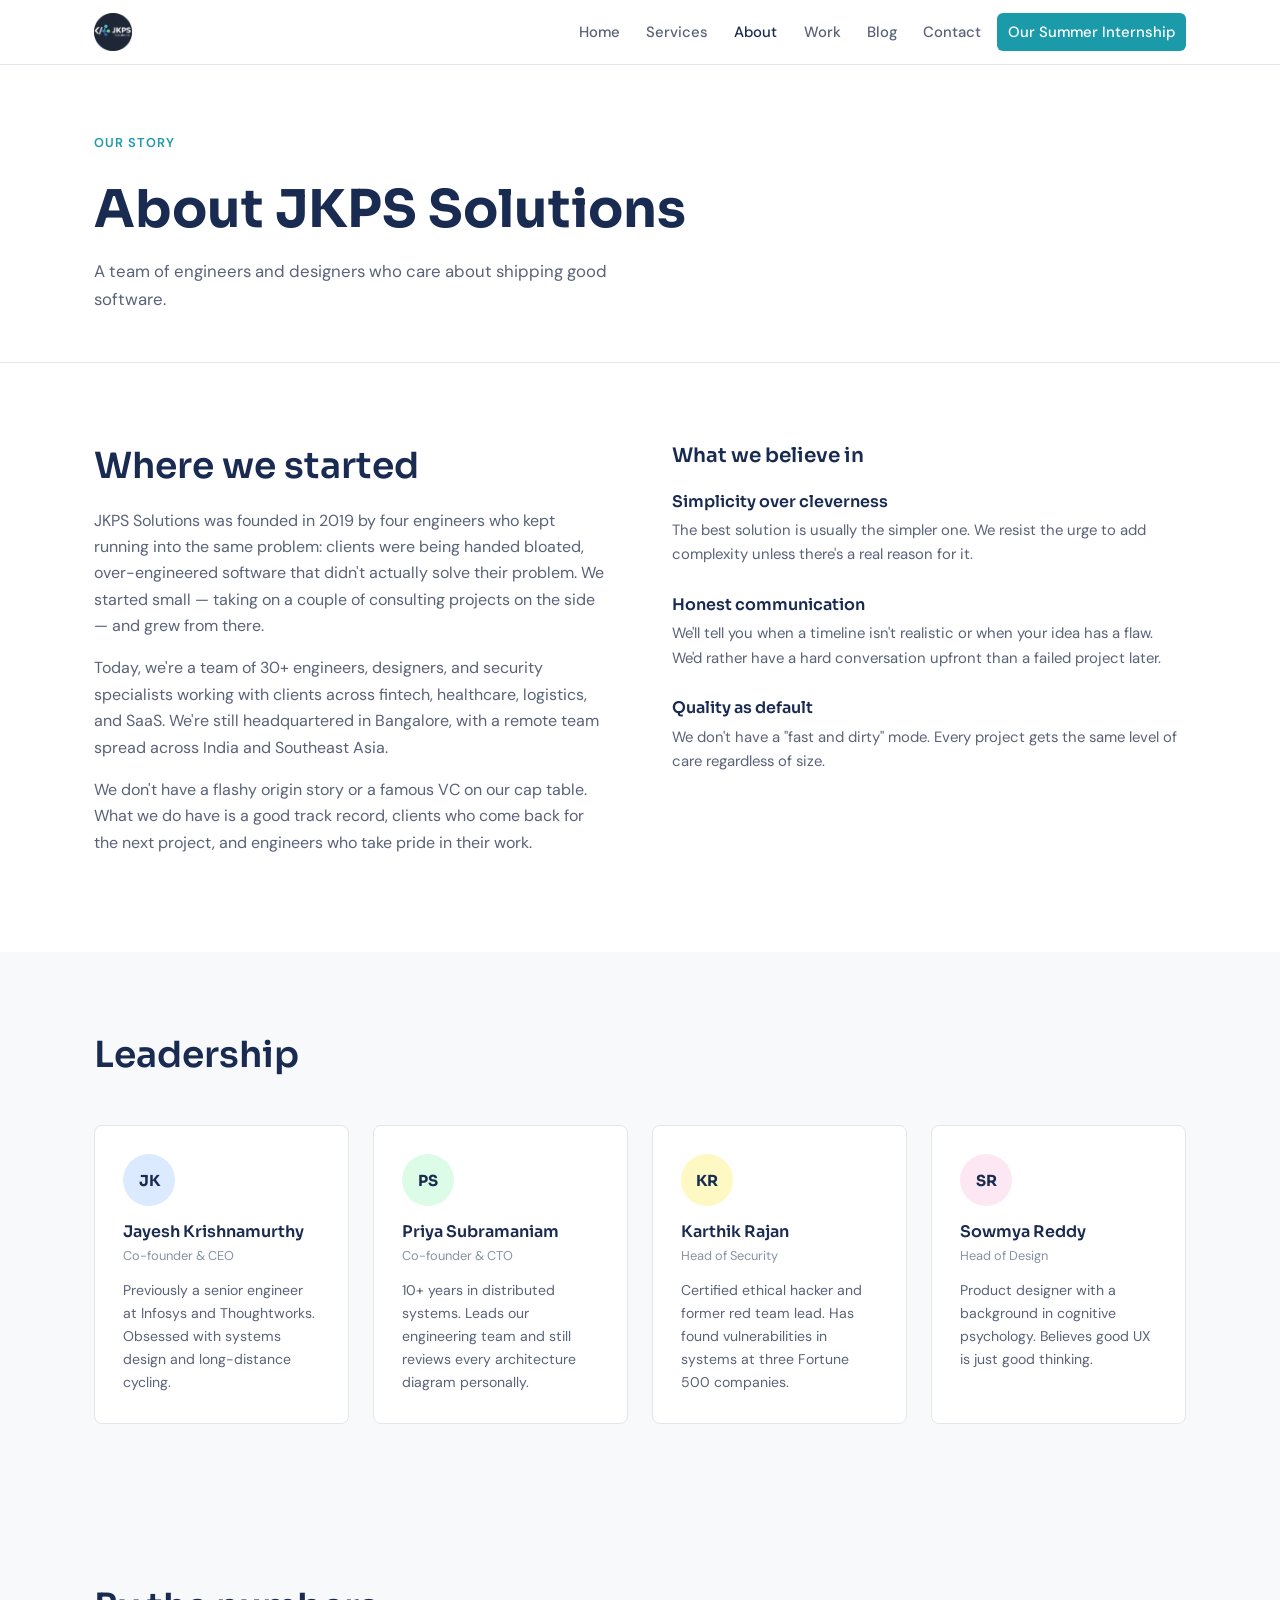
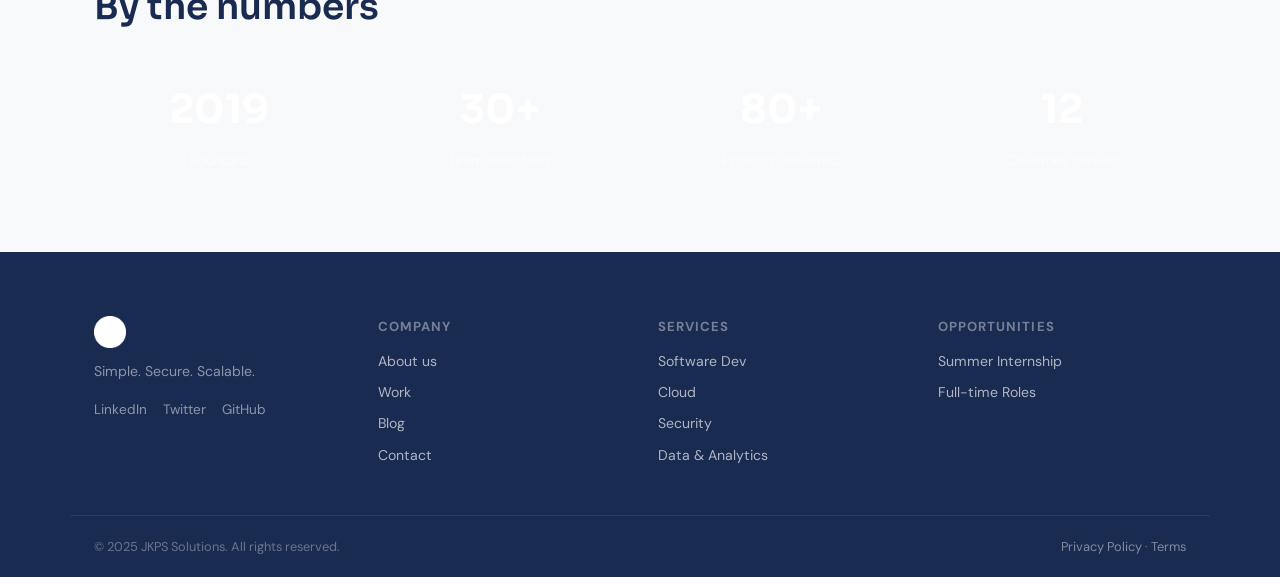
==== about.html @ 593d7657 "Initial commit" ====
<!DOCTYPE html>
<html lang="en">
<head>
  <meta charset="UTF-8"/>
  <meta name="viewport" content="width=device-width, initial-scale=1.0"/>
  <title>About – JKPS Solutions</title>
  <link rel="stylesheet" href="css/style.css"/>
  <link rel="preconnect" href="https://fonts.googleapis.com"/>
  <link href="https://fonts.googleapis.com/css2?family=DM+Sans:wght@300;400;500;600&family=Sora:wght@400;600;700&display=swap" rel="stylesheet"/>
</head>
<body>

<header class="navbar" id="navbar">
  <div class="container nav-inner">
    <a href="index.html" class="logo">
      <img src="assets/logo.png" alt="JKPS Solutions" height="38"/>
    </a>
    <nav class="nav-links" id="navLinks">
      <a href="index.html">Home</a>
      <a href="services.html">Services</a>
      <a href="about.html" class="active">About</a>
      <a href="portfolio.html">Work</a>
      <a href="blog.html">Blog</a>
      <a href="contact.html">Contact</a>
      <a href="https://jkps-solution.onrender.com/" class="btn-internship" target="_blank">Our Summer Internship</a>
    </nav>
    <button class="hamburger" id="hamburger" aria-label="Toggle menu">
      <span></span><span></span><span></span>
    </button>
  </div>
</header>

<section class="page-hero">
  <div class="container">
    <span class="eyebrow">Our story</span>
    <h1>About JKPS Solutions</h1>
    <p>A team of engineers and designers who care about shipping good software.</p>
  </div>
</section>

<section class="section">
  <div class="container about-story">
    <div class="about-text">
      <h2>Where we started</h2>
      <p>JKPS Solutions was founded in 2019 by four engineers who kept running into the same problem: clients were being handed bloated, over-engineered software that didn't actually solve their problem. We started small — taking on a couple of consulting projects on the side — and grew from there.</p>
      <p>Today, we're a team of 30+ engineers, designers, and security specialists working with clients across fintech, healthcare, logistics, and SaaS. We're still headquartered in Bangalore, with a remote team spread across India and Southeast Asia.</p>
      <p>We don't have a flashy origin story or a famous VC on our cap table. What we do have is a good track record, clients who come back for the next project, and engineers who take pride in their work.</p>
    </div>
    <div class="about-values">
      <h3>What we believe in</h3>
      <div class="value-item">
        <h4>Simplicity over cleverness</h4>
        <p>The best solution is usually the simpler one. We resist the urge to add complexity unless there's a real reason for it.</p>
      </div>
      <div class="value-item">
        <h4>Honest communication</h4>
        <p>We'll tell you when a timeline isn't realistic or when your idea has a flaw. We'd rather have a hard conversation upfront than a failed project later.</p>
      </div>
      <div class="value-item">
        <h4>Quality as default</h4>
        <p>We don't have a "fast and dirty" mode. Every project gets the same level of care regardless of size.</p>
      </div>
    </div>
  </div>
</section>

<section class="section team-section">
  <div class="container">
    <div class="section-header">
      <h2>Leadership</h2>
    </div>
    <div class="team-grid">
      <div class="team-card">
        <div class="team-avatar" style="background:#dbeafe;">JK</div>
        <h4>Jayesh Krishnamurthy</h4>
        <span>Co-founder &amp; CEO</span>
        <p>Previously a senior engineer at Infosys and Thoughtworks. Obsessed with systems design and long-distance cycling.</p>
      </div>
      <div class="team-card">
        <div class="team-avatar" style="background:#dcfce7;">PS</div>
        <h4>Priya Subramaniam</h4>
        <span>Co-founder &amp; CTO</span>
        <p>10+ years in distributed systems. Leads our engineering team and still reviews every architecture diagram personally.</p>
      </div>
      <div class="team-card">
        <div class="team-avatar" style="background:#fef9c3;">KR</div>
        <h4>Karthik Rajan</h4>
        <span>Head of Security</span>
        <p>Certified ethical hacker and former red team lead. Has found vulnerabilities in systems at three Fortune 500 companies.</p>
      </div>
      <div class="team-card">
        <div class="team-avatar" style="background:#fce7f3;">SR</div>
        <h4>Sowmya Reddy</h4>
        <span>Head of Design</span>
        <p>Product designer with a background in cognitive psychology. Believes good UX is just good thinking.</p>
      </div>
    </div>
  </div>
</section>

<section class="section" style="background:#f8f9fb;">
  <div class="container">
    <div class="section-header">
      <h2>By the numbers</h2>
    </div>
    <div class="stats-grid">
      <div class="stat"><span class="stat-num">2019</span><span class="stat-label">Founded</span></div>
      <div class="stat"><span class="stat-num">30+</span><span class="stat-label">Team members</span></div>
      <div class="stat"><span class="stat-num">80+</span><span class="stat-label">Projects delivered</span></div>
      <div class="stat"><span class="stat-num">12</span><span class="stat-label">Countries served</span></div>
    </div>
  </div>
</section>

<footer class="footer">
  <div class="container footer-inner">
    <div class="footer-brand">
      <img src="assets/logo.png" alt="JKPS Solutions" height="32"/>
      <p>Simple. Secure. Scalable.</p>
      <div class="social-links">
        <a href="#">LinkedIn</a><a href="#">Twitter</a><a href="#">GitHub</a>
      </div>
    </div>
    <div class="footer-links">
      <div class="footer-col">
        <strong>Company</strong>
        <a href="about.html">About us</a>
        <a href="portfolio.html">Work</a>
        <a href="blog.html">Blog</a>
        <a href="contact.html">Contact</a>
      </div>
      <div class="footer-col">
        <strong>Services</strong>
        <a href="services.html#software">Software Dev</a>
        <a href="services.html#cloud">Cloud</a>
        <a href="services.html#security">Security</a>
        <a href="services.html#data">Data & Analytics</a>
      </div>
      <div class="footer-col">
        <strong>Opportunities</strong>
        <a href="https://jkps-solution.onrender.com/" target="_blank">Summer Internship</a>
        <a href="careers.html">Full-time Roles</a>
      </div>
    </div>
  </div>
  <div class="container footer-bottom">
    <span>© 2025 JKPS Solutions. All rights reserved.</span>
    <span><a href="privacy.html">Privacy Policy</a> · <a href="terms.html">Terms</a></span>
  </div>
</footer>

<script src="js/main.js"></script>
</body>
</html>
---- css/style.css ----
/* =============================================
   JKPS Solutions – Main Stylesheet
   ============================================= */

:root {
  --navy: #1a2b52;
  --navy-light: #233570;
  --teal: #1b9aaa;
  --teal-light: #22b2c4;
  --green-accent: #3bc67a;
  --text: #1c1e24;
  --text-secondary: #5a6278;
  --text-light: #8892a4;
  --border: #e2e6ed;
  --bg: #ffffff;
  --bg-soft: #f8f9fb;
  --radius: 8px;
  --shadow: 0 2px 12px rgba(0,0,0,0.07);
  --shadow-md: 0 4px 24px rgba(0,0,0,0.1);
}

*, *::before, *::after { box-sizing: border-box; margin: 0; padding: 0; }

html { scroll-behavior: smooth; font-size: 16px; }

body {
  font-family: 'DM Sans', sans-serif;
  color: var(--text);
  background: var(--bg);
  line-height: 1.65;
  -webkit-font-smoothing: antialiased;
}

h1, h2, h3, h4 {
  font-family: 'Sora', sans-serif;
  line-height: 1.25;
  color: var(--navy);
}

h1 { font-size: clamp(2rem, 5vw, 3.25rem); font-weight: 700; }
h2 { font-size: clamp(1.5rem, 3vw, 2.25rem); font-weight: 600; }
h3 { font-size: 1.25rem; font-weight: 600; }
h4 { font-size: 1rem; font-weight: 600; }

p { color: var(--text-secondary); }

a { color: var(--teal); text-decoration: none; }
a:hover { color: var(--navy); }

address { font-style: normal; }

img { max-width: 100%; display: block; }

.container {
  max-width: 1140px;
  margin: 0 auto;
  padding: 0 1.5rem;
}

.section { padding: 5rem 0; }

.section-divider {
  border: none;
  border-top: 1px solid var(--border);
  margin: 0 1.5rem;
}

/* =============================================
   BUTTONS
   ============================================= */
.btn-primary {
  display: inline-block;
  background: var(--navy);
  color: #fff;
  padding: .75rem 1.5rem;
  border-radius: var(--radius);
  font-family: 'DM Sans', sans-serif;
  font-size: .95rem;
  font-weight: 500;
  border: none;
  cursor: pointer;
  transition: background .2s, transform .15s;
}
.btn-primary:hover { background: var(--navy-light); color: #fff; transform: translateY(-1px); }

.btn-ghost {
  display: inline-block;
  border: 1.5px solid var(--navy);
  color: var(--navy);
  padding: .72rem 1.45rem;
  border-radius: var(--radius);
  font-size: .95rem;
  font-weight: 500;
  transition: background .2s, color .2s;
}
.btn-ghost:hover { background: var(--navy); color: #fff; }

.btn-internship {
  display: inline-block;
  background: var(--teal);
  color: #fff !important;
  padding: .55rem 1.1rem;
  border-radius: var(--radius);
  font-size: .88rem;
  font-weight: 600;
  white-space: nowrap;
  transition: background .2s;
}
.btn-internship:hover { background: var(--teal-light); }

/* =============================================
   NAVBAR
   ============================================= */
.navbar {
  position: sticky;
  top: 0;
  z-index: 100;
  background: rgba(255,255,255,0.97);
  border-bottom: 1px solid var(--border);
  backdrop-filter: blur(8px);
}

.nav-inner {
  display: flex;
  align-items: center;
  justify-content: space-between;
  height: 64px;
  gap: 1rem;
}

.logo img { display: block; }

.nav-links {
  display: flex;
  align-items: center;
  gap: .25rem;
}

.nav-links a {
  color: var(--text-secondary);
  font-size: .93rem;
  font-weight: 500;
  padding: .4rem .7rem;
  border-radius: 6px;
  transition: color .15s, background .15s;
}
.nav-links a:hover { color: var(--navy); background: var(--bg-soft); }
.nav-links a.active { color: var(--navy); }

.hamburger {
  display: none;
  flex-direction: column;
  gap: 5px;
  background: none;
  border: none;
  cursor: pointer;
  padding: .5rem;
}
.hamburger span {
  display: block;
  width: 22px;
  height: 2px;
  background: var(--navy);
  border-radius: 2px;
  transition: all .25s;
}

/* =============================================
   HERO
   ============================================= */
.hero {
  padding: 5rem 0 4rem;
  background: var(--bg);
}

.hero-inner {
  display: grid;
  grid-template-columns: 1fr 1fr;
  gap: 4rem;
  align-items: center;
}

.hero-text { }

.eyebrow {
  display: inline-block;
  font-size: .8rem;
  font-weight: 600;
  letter-spacing: .08em;
  text-transform: uppercase;
  color: var(--teal);
  margin-bottom: 1rem;
}

.hero-text h1 { margin-bottom: 1.25rem; }

.hero-text p {
  font-size: 1.08rem;
  max-width: 440px;
  margin-bottom: 2rem;
}

.hero-cta { display: flex; gap: 1rem; flex-wrap: wrap; }

/* Code block */
.code-block {
  background: #0f1729;
  border-radius: 12px;
  overflow: hidden;
  box-shadow: var(--shadow-md);
}
.cb-bar {
  display: flex;
  gap: 6px;
  padding: .9rem 1rem .6rem;
  border-bottom: 1px solid rgba(255,255,255,.07);
}
.cb-bar span {
  width: 12px;
  height: 12px;
  border-radius: 50%;
  background: #3c3c3c;
}
.cb-bar span:first-child { background: #ff5f57; }
.cb-bar span:nth-child(2) { background: #ffbd2e; }
.cb-bar span:nth-child(3) { background: #28c840; }
.code-block pre {
  padding: 1.5rem;
  font-family: 'Fira Code', 'Courier New', monospace;
  font-size: .82rem;
  line-height: 1.8;
  overflow-x: auto;
}
.code-block code { display: block; white-space: pre; }
.kw { color: #7dd3fc; }
.fn { color: #86efac; }
.str { color: #fda4af; }
.cm { color: #6b7280; }

/* =============================================
   TRUST BAR
   ============================================= */
.trust-bar {
  padding: 2.5rem 0;
  border-top: 1px solid var(--border);
  border-bottom: 1px solid var(--border);
  background: var(--bg-soft);
}
.trust-label {
  font-size: .78rem;
  text-transform: uppercase;
  letter-spacing: .1em;
  color: var(--text-light);
  margin-bottom: 1.25rem;
  text-align: center;
}
.trust-logos {
  display: flex;
  justify-content: center;
  flex-wrap: wrap;
  gap: 2.5rem;
}
.trust-logos span {
  font-size: .9rem;
  font-weight: 600;
  color: #b0bac8;
  letter-spacing: .02em;
}

/* =============================================
   SECTION HEADERS
   ============================================= */
.section-header {
  display: flex;
  justify-content: space-between;
  align-items: flex-end;
  margin-bottom: 3rem;
  flex-wrap: wrap;
  gap: 1rem;
}
.section-header h2 { }
.section-header p { color: var(--text-secondary); max-width: 420px; }
.section-link { font-size: .9rem; font-weight: 500; color: var(--teal); white-space: nowrap; }

/* =============================================
   SERVICES GRID
   ============================================= */
.services-grid {
  display: grid;
  grid-template-columns: repeat(auto-fit, minmax(240px, 1fr));
  gap: 1.5rem;
}

.service-card {
  border: 1px solid var(--border);
  border-radius: var(--radius);
  padding: 1.75rem;
  transition: box-shadow .2s, transform .2s;
}
.service-card:hover { box-shadow: var(--shadow-md); transform: translateY(-2px); }

.svc-icon { font-size: 1.6rem; margin-bottom: 1rem; }
.service-card h3 { margin-bottom: .6rem; font-size: 1.05rem; }
.service-card p { font-size: .92rem; margin-bottom: 1rem; }
.service-card a { font-size: .88rem; font-weight: 500; color: var(--teal); }

/* =============================================
   PROCESS
   ============================================= */
.process-section { background: var(--bg-soft); }
.process-steps { display: flex; flex-direction: column; gap: 0; }
.step {
  display: grid;
  grid-template-columns: 80px 1fr;
  gap: 1.5rem;
  padding: 2rem 0;
  border-bottom: 1px solid var(--border);
}
.step:last-child { border-bottom: none; }
.step-num {
  font-family: 'Sora', sans-serif;
  font-size: 1.75rem;
  font-weight: 700;
  color: var(--border);
  line-height: 1;
  padding-top: .15rem;
}
.step-body h4 { margin-bottom: .4rem; }
.step-body p { font-size: .93rem; }

/* =============================================
   STATS
   ============================================= */
.stats-section { background: var(--navy); }
.stats-grid {
  display: grid;
  grid-template-columns: repeat(auto-fit, minmax(180px, 1fr));
  gap: 2rem;
  text-align: center;
}
.stat { display: flex; flex-direction: column; gap: .4rem; }
.stat-num {
  font-family: 'Sora', sans-serif;
  font-size: 2.5rem;
  font-weight: 700;
  color: #fff;
}
.stat-label { font-size: .88rem; color: rgba(255,255,255,.6); }

/* =============================================
   WORK CARDS
   ============================================= */
.work-grid {
  display: grid;
  grid-template-columns: repeat(auto-fit, minmax(280px, 1fr));
  gap: 1.5rem;
}
.work-card {
  border: 1px solid var(--border);
  border-radius: var(--radius);
  overflow: hidden;
  transition: box-shadow .2s;
}
.work-card:hover { box-shadow: var(--shadow-md); }
.work-img { height: 180px; }
.work-info { padding: 1.5rem; }
.work-tag {
  font-size: .75rem;
  font-weight: 600;
  text-transform: uppercase;
  letter-spacing: .06em;
  color: var(--text-light);
  display: block;
  margin-bottom: .6rem;
}
.work-info h4 { margin-bottom: .5rem; }
.work-info p { font-size: .9rem; }

/* =============================================
   TESTIMONIALS
   ============================================= */
.testimonial-grid {
  display: grid;
  grid-template-columns: repeat(auto-fit, minmax(260px, 1fr));
  gap: 1.5rem;
}
.testimonial-card {
  background: var(--bg-soft);
  border: 1px solid var(--border);
  border-radius: var(--radius);
  padding: 1.75rem;
}
.testimonial-card p { font-size: .95rem; margin-bottom: 1.25rem; color: var(--text); }
.testimonial-author { display: flex; align-items: center; gap: .75rem; }
.author-avatar {
  width: 38px; height: 38px;
  border-radius: 50%;
  background: var(--navy);
  color: #fff;
  font-size: .75rem;
  font-weight: 700;
  display: flex;
  align-items: center;
  justify-content: center;
  flex-shrink: 0;
}
.author-avatar.small { width: 30px; height: 30px; font-size: .68rem; }
.testimonial-author strong { display: block; font-size: .9rem; }
.testimonial-author span { font-size: .8rem; color: var(--text-light); }

/* =============================================
   INTERNSHIP CTA
   ============================================= */
.intern-cta-section { background: var(--bg-soft); }
.intern-cta {
  display: grid;
  grid-template-columns: 1fr auto;
  gap: 3rem;
  align-items: center;
}
.intern-text h2 { margin-bottom: .75rem; }
.intern-text p { margin-bottom: 1.5rem; max-width: 480px; }
.intern-tags {
  display: flex;
  flex-wrap: wrap;
  gap: .5rem;
  justify-content: flex-end;
  max-width: 240px;
}
.intern-tags span {
  background: white;
  border: 1px solid var(--border);
  border-radius: 20px;
  padding: .35rem .85rem;
  font-size: .8rem;
  font-weight: 500;
  color: var(--text-secondary);
}

/* =============================================
   FOOTER
   ============================================= */
.footer { background: var(--navy); color: rgba(255,255,255,.7); margin-top: 0; }
.footer-inner {
  display: grid;
  grid-template-columns: 220px 1fr;
  gap: 4rem;
  padding: 4rem 1.5rem 3rem;
}
.footer-brand p { font-size: .88rem; margin: .75rem 0 1rem; color: rgba(255,255,255,.5); }
.footer-brand img { filter: brightness(10); }
.social-links { display: flex; gap: 1rem; }
.social-links a { font-size: .85rem; color: rgba(255,255,255,.5); transition: color .15s; }
.social-links a:hover { color: #fff; }

.footer-links { display: grid; grid-template-columns: repeat(3, 1fr); gap: 2rem; }
.footer-col { display: flex; flex-direction: column; gap: .5rem; }
.footer-col strong { font-size: .82rem; text-transform: uppercase; letter-spacing: .08em; color: rgba(255,255,255,.4); margin-bottom: .25rem; }
.footer-col a { font-size: .88rem; color: rgba(255,255,255,.65); transition: color .15s; }
.footer-col a:hover { color: #fff; }

.footer-bottom {
  display: flex;
  justify-content: space-between;
  align-items: center;
  flex-wrap: wrap;
  gap: .5rem;
  padding: 1.25rem 1.5rem;
  border-top: 1px solid rgba(255,255,255,.08);
  font-size: .8rem;
  color: rgba(255,255,255,.35);
}
.footer-bottom a { color: rgba(255,255,255,.45); transition: color .15s; }
.footer-bottom a:hover { color: #fff; }

/* =============================================
   PAGE HERO
   ============================================= */
.page-hero {
  padding: 4rem 0 3rem;
  border-bottom: 1px solid var(--border);
}
.page-hero h1 { margin: .5rem 0 1rem; }
.page-hero p { font-size: 1.05rem; max-width: 520px; }

/* =============================================
   SERVICES DETAIL PAGE
   ============================================= */
.svc-detail {
  display: grid;
  grid-template-columns: 1fr 1fr;
  gap: 4rem;
  align-items: center;
}
.svc-detail-reverse { direction: rtl; }
.svc-detail-reverse > * { direction: ltr; }

.svc-tag {
  display: inline-block;
  background: #eef7ff;
  color: var(--teal);
  font-size: .75rem;
  font-weight: 700;
  text-transform: uppercase;
  letter-spacing: .08em;
  padding: .25rem .65rem;
  border-radius: 4px;
  margin-bottom: .75rem;
}
.svc-detail-text h2 { margin: .5rem 0 1rem; }
.svc-detail-text p { margin-bottom: 1rem; }
.svc-list { margin: 1.25rem 0 1.75rem 1.2rem; display: flex; flex-direction: column; gap: .45rem; }
.svc-list li { font-size: .93rem; color: var(--text-secondary); }

.svc-visual-box {
  background: var(--bg-soft);
  border: 1px solid var(--border);
  border-radius: 12px;
  padding: 2rem;
  min-height: 240px;
  display: flex;
  align-items: center;
  justify-content: center;
}

.tech-stack-grid {
  display: grid;
  grid-template-columns: repeat(3, 1fr);
  gap: .6rem;
  width: 100%;
}
.tech-stack-grid span {
  background: white;
  border: 1px solid var(--border);
  border-radius: 6px;
  padding: .6rem;
  text-align: center;
  font-size: .82rem;
  font-weight: 500;
  color: var(--text-secondary);
}

.cloud-diagram {
  display: flex;
  flex-direction: column;
  align-items: center;
  gap: 1rem;
  width: 100%;
}
.cd-row { display: flex; gap: 1rem; }
.cd-node {
  background: white;
  border: 1.5px solid var(--border);
  border-radius: 8px;
  padding: .6rem 1.1rem;
  font-size: .82rem;
  font-weight: 500;
  color: var(--navy);
  text-align: center;
}
.cd-top, .cd-bottom { border-color: var(--teal); }

.security-items { display: flex; flex-direction: column; gap: .65rem; width: 100%; }
.sec-item { display: flex; align-items: center; gap: .6rem; font-size: .85rem; color: var(--text-secondary); }
.sec-dot { width: 8px; height: 8px; border-radius: 50%; flex-shrink: 0; }
.sec-dot.green { background: #22c55e; }
.sec-dot.amber { background: #f59e0b; }
.sec-dot.red { background: #ef4444; }

.data-bars {
  display: flex;
  align-items: flex-end;
  gap: .75rem;
  height: 160px;
  width: 100%;
  padding-bottom: 1.5rem;
}
.bar {
  flex: 1;
  background: var(--teal);
  border-radius: 4px 4px 0 0;
  display: flex;
  align-items: flex-end;
  justify-content: center;
  padding-bottom: -1.5rem;
  position: relative;
  opacity: .8;
}
.bar span {
  position: absolute;
  bottom: -1.4rem;
  font-size: .75rem;
  color: var(--text-light);
  font-weight: 600;
}

/* =============================================
   ABOUT PAGE
   ============================================= */
.about-story {
  display: grid;
  grid-template-columns: 1fr 1fr;
  gap: 4rem;
}
.about-text h2 { margin-bottom: 1.25rem; }
.about-text p { margin-bottom: 1rem; }
.about-values h3 { margin-bottom: 1.5rem; color: var(--navy); }
.value-item { margin-bottom: 1.75rem; }
.value-item h4 { margin-bottom: .4rem; color: var(--navy); }
.value-item p { font-size: .93rem; }

.team-section { background: var(--bg-soft); }
.team-grid {
  display: grid;
  grid-template-columns: repeat(auto-fit, minmax(220px, 1fr));
  gap: 1.5rem;
}
.team-card {
  background: white;
  border: 1px solid var(--border);
  border-radius: var(--radius);
  padding: 1.75rem;
}
.team-avatar {
  width: 52px; height: 52px;
  border-radius: 50%;
  font-family: 'Sora', sans-serif;
  font-weight: 700;
  font-size: .95rem;
  color: var(--navy);
  display: flex;
  align-items: center;
  justify-content: center;
  margin-bottom: 1rem;
}
.team-card h4 { margin-bottom: .2rem; }
.team-card span { font-size: .8rem; color: var(--text-light); display: block; margin-bottom: .75rem; }
.team-card p { font-size: .88rem; }

/* =============================================
   PORTFOLIO PAGE
   ============================================= */
.portfolio-filter {
  display: flex;
  gap: .5rem;
  flex-wrap: wrap;
  margin-bottom: 2.5rem;
}
.filter-btn {
  background: none;
  border: 1px solid var(--border);
  border-radius: 20px;
  padding: .35rem .9rem;
  font-family: 'DM Sans', sans-serif;
  font-size: .85rem;
  cursor: pointer;
  color: var(--text-secondary);
  transition: all .15s;
}
.filter-btn:hover, .filter-btn.active {
  background: var(--navy);
  border-color: var(--navy);
  color: white;
}

.portfolio-grid {
  display: grid;
  grid-template-columns: repeat(auto-fit, minmax(300px, 1fr));
  gap: 1.75rem;
}
.portfolio-item {
  border: 1px solid var(--border);
  border-radius: var(--radius);
  overflow: hidden;
  transition: box-shadow .2s, transform .2s;
}
.portfolio-item:hover { box-shadow: var(--shadow-md); transform: translateY(-2px); }
.pi-image { height: 180px; }
.pi-content { padding: 1.5rem; }
.pi-meta { display: flex; justify-content: space-between; align-items: center; margin-bottom: .6rem; }
.pi-year { font-size: .78rem; color: var(--text-light); }
.pi-content h3 { margin-bottom: .5rem; font-size: 1.05rem; }
.pi-content p { font-size: .88rem; margin-bottom: 1rem; }
.pi-outcomes { display: flex; gap: .75rem; flex-wrap: wrap; }
.pi-outcomes span {
  background: var(--bg-soft);
  border: 1px solid var(--border);
  border-radius: 20px;
  padding: .2rem .7rem;
  font-size: .78rem;
  font-weight: 500;
  color: var(--text-secondary);
}

/* =============================================
   BLOG PAGE
   ============================================= */
.blog-layout {
  display: grid;
  grid-template-columns: 1fr 300px;
  gap: 3.5rem;
  align-items: start;
}
.blog-card-featured {
  border: 1px solid var(--border);
  border-radius: var(--radius);
  overflow: hidden;
  margin-bottom: 2rem;
}
.blog-img { }
.blog-card-body { padding: 1.5rem; }
.blog-card-body h2 a, .blog-card-body h3 a { color: var(--navy); }
.blog-card-body h2 a:hover, .blog-card-body h3 a:hover { color: var(--teal); }
.blog-meta { display: flex; align-items: center; gap: .75rem; margin-bottom: .6rem; }
.blog-tag {
  background: #eef7ff;
  color: var(--teal);
  font-size: .72rem;
  font-weight: 700;
  text-transform: uppercase;
  letter-spacing: .06em;
  padding: .15rem .55rem;
  border-radius: 4px;
}
.blog-date { font-size: .8rem; color: var(--text-light); }
.blog-card-body p { font-size: .92rem; margin: .5rem 0 1rem; }
.blog-author { display: flex; align-items: center; gap: .6rem; }
.blog-author span { font-size: .82rem; color: var(--text-light); }

.blog-grid {
  display: grid;
  grid-template-columns: repeat(2, 1fr);
  gap: 1.25rem;
}
.blog-grid .blog-card {
  border: 1px solid var(--border);
  border-radius: var(--radius);
  transition: box-shadow .2s;
}
.blog-grid .blog-card:hover { box-shadow: var(--shadow); }
.blog-grid .blog-card-body { padding: 1.25rem; }

.blog-sidebar { position: sticky; top: 80px; }
.sidebar-widget {
  border: 1px solid var(--border);
  border-radius: var(--radius);
  padding: 1.25rem;
  margin-bottom: 1.25rem;
}
.sidebar-widget h4 { margin-bottom: .75rem; font-size: .95rem; }
.sidebar-widget p { font-size: .88rem; }
.topic-tags { display: flex; flex-wrap: wrap; gap: .4rem; }
.topic-tags a {
  background: var(--bg-soft);
  border: 1px solid var(--border);
  border-radius: 20px;
  padding: .3rem .75rem;
  font-size: .8rem;
  color: var(--text-secondary);
  font-weight: 500;
}
.topic-tags a:hover { background: var(--navy); color: white; border-color: var(--navy); }
.sidebar-form input {
  width: 100%;
  border: 1px solid var(--border);
  border-radius: var(--radius);
  padding: .65rem .9rem;
  font-family: 'DM Sans', sans-serif;
  font-size: .88rem;
  outline: none;
}
.sidebar-form input:focus { border-color: var(--teal); }

/* =============================================
   CONTACT PAGE
   ============================================= */
.contact-layout {
  display: grid;
  grid-template-columns: 1fr 340px;
  gap: 4rem;
  align-items: start;
}
.contact-form-wrap h2 { margin-bottom: .5rem; }
.contact-form { display: flex; flex-direction: column; gap: 1.1rem; }
.form-row { display: grid; grid-template-columns: 1fr 1fr; gap: 1rem; }
.form-group { display: flex; flex-direction: column; gap: .4rem; }
.form-group label { font-size: .85rem; font-weight: 500; color: var(--text); }
.form-group input, .form-group select, .form-group textarea {
  border: 1px solid var(--border);
  border-radius: var(--radius);
  padding: .7rem 1rem;
  font-family: 'DM Sans', sans-serif;
  font-size: .93rem;
  color: var(--text);
  outline: none;
  transition: border-color .15s;
  background: white;
}
.form-group input:focus, .form-group select:focus, .form-group textarea:focus {
  border-color: var(--teal);
}
.form-group textarea { resize: vertical; }
.form-success { padding: 2rem; background: var(--bg-soft); border: 1px solid var(--border); border-radius: var(--radius); }
.form-success h3 { margin-bottom: .5rem; }

.contact-info h3 { margin-bottom: 1.5rem; }
.contact-detail { margin-bottom: 1.5rem; }
.contact-detail strong { display: block; font-size: .82rem; text-transform: uppercase; letter-spacing: .07em; color: var(--text-light); margin-bottom: .3rem; }
.contact-detail a, .contact-detail p, .contact-detail address { font-size: .93rem; color: var(--text-secondary); line-height: 1.7; }
.contact-note {
  margin-top: 2rem;
  padding: 1.25rem;
  background: #eef7ff;
  border-radius: var(--radius);
  border: 1px solid #bde3f7;
}
.contact-note h4 { margin-bottom: .4rem; }
.contact-note p { font-size: .88rem; margin-bottom: .75rem; }

/* =============================================
   CAREERS PAGE
   ============================================= */
.careers-intro { margin-bottom: 3rem; }
.careers-intro h2 { margin-bottom: 1rem; }
.careers-intro p { margin-bottom: 1rem; }
.benefits-grid {
  display: grid;
  grid-template-columns: repeat(2, 1fr);
  gap: 1.5rem;
  margin-bottom: 3rem;
}
.benefit {
  padding: 1.5rem;
  border: 1px solid var(--border);
  border-radius: var(--radius);
  background: var(--bg);
}
.benefit h4 { margin-bottom: .4rem; }
.benefit p { font-size: .9rem; }

.job-listings { display: flex; flex-direction: column; gap: .75rem; margin-bottom: 2.5rem; }
.job-card {
  display: flex;
  justify-content: space-between;
  align-items: center;
  padding: 1.25rem 1.5rem;
  border: 1px solid var(--border);
  border-radius: var(--radius);
  gap: 1rem;
  background: white;
}
.job-info h4 { margin-bottom: .35rem; }
.job-tags { display: flex; gap: .5rem; flex-wrap: wrap; }
.job-tags span {
  background: var(--bg-soft);
  border: 1px solid var(--border);
  border-radius: 20px;
  padding: .2rem .65rem;
  font-size: .77rem;
  color: var(--text-secondary);
}
.intern-cta-card {
  background: #eef7ff;
  border: 1px solid #bde3f7;
  border-radius: var(--radius);
  padding: 2rem;
}
.intern-cta-card h3 { margin-bottom: .5rem; }
.intern-cta-card p { margin-bottom: 1.25rem; }

/* =============================================
   RESPONSIVE
   ============================================= */
@media (max-width: 900px) {
  .hero-inner { grid-template-columns: 1fr; gap: 2.5rem; }
  .hero-visual { display: none; }
  .svc-detail { grid-template-columns: 1fr; gap: 2rem; }
  .svc-detail-reverse { direction: ltr; }
  .svc-detail-visual { order: -1; }
  .about-story { grid-template-columns: 1fr; gap: 2.5rem; }
  .blog-layout { grid-template-columns: 1fr; }
  .blog-sidebar { position: static; }
  .contact-layout { grid-template-columns: 1fr; }
  .intern-cta { grid-template-columns: 1fr; }
  .intern-tags { justify-content: flex-start; max-width: 100%; }
  .footer-inner { grid-template-columns: 1fr; gap: 2rem; }
  .footer-links { grid-template-columns: repeat(2, 1fr); }
}

@media (max-width: 680px) {
  .nav-links {
    display: none;
    position: fixed;
    top: 64px;
    left: 0; right: 0;
    background: white;
    border-bottom: 1px solid var(--border);
    flex-direction: column;
    padding: 1rem 1.5rem 1.5rem;
    gap: .25rem;
    z-index: 99;
  }
  .nav-links.open { display: flex; }
  .hamburger { display: flex; }
  .blog-grid { grid-template-columns: 1fr; }
  .form-row { grid-template-columns: 1fr; }
  .benefits-grid { grid-template-columns: 1fr; }
  .footer-links { grid-template-columns: 1fr; }
  .footer-bottom { flex-direction: column; text-align: center; }
  .section-header { flex-direction: column; align-items: flex-start; }
  .trust-logos { gap: 1.5rem; }
  .process-steps .step { grid-template-columns: 56px 1fr; gap: 1rem; }
}
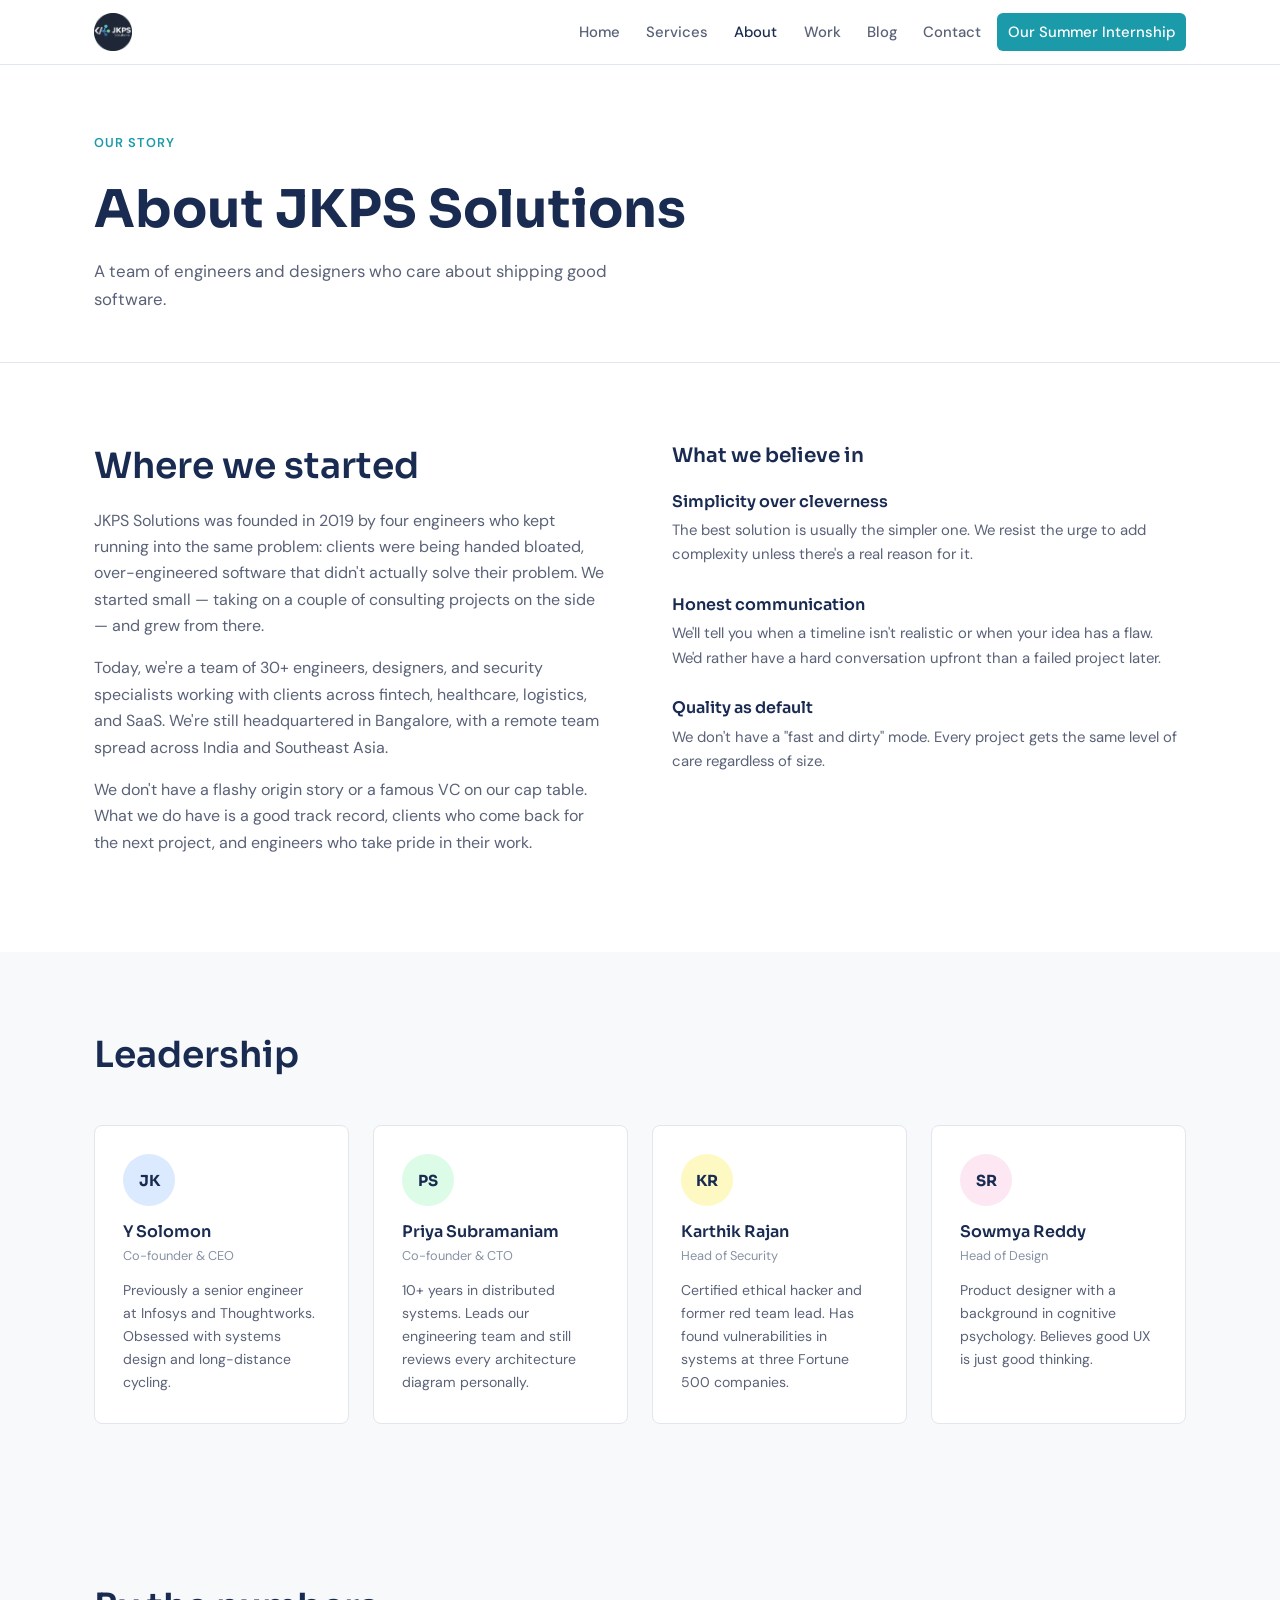
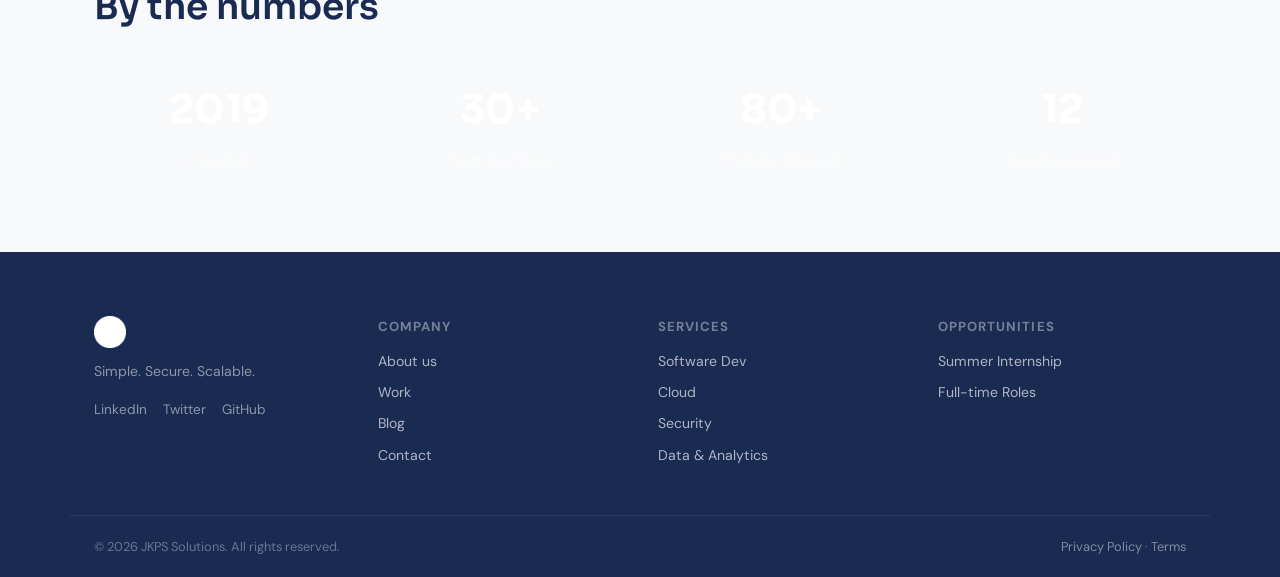
==== commit 2da96bd9: "Update about.html" ====
--- a/about.html
+++ b/about.html
@@ -72,7 +72,7 @@
     <div class="team-grid">
       <div class="team-card">
         <div class="team-avatar" style="background:#dbeafe;">JK</div>
-        <h4>Jayesh Krishnamurthy</h4>
+        <h4>Y Solomon</h4>
         <span>Co-founder &amp; CEO</span>
         <p>Previously a senior engineer at Infosys and Thoughtworks. Obsessed with systems design and long-distance cycling.</p>
       </div>
@@ -144,7 +144,7 @@
     </div>
   </div>
   <div class="container footer-bottom">
-    <span>© 2025 JKPS Solutions. All rights reserved.</span>
+    <span>© 2026 JKPS Solutions. All rights reserved.</span>
     <span><a href="privacy.html">Privacy Policy</a> · <a href="terms.html">Terms</a></span>
   </div>
 </footer>
